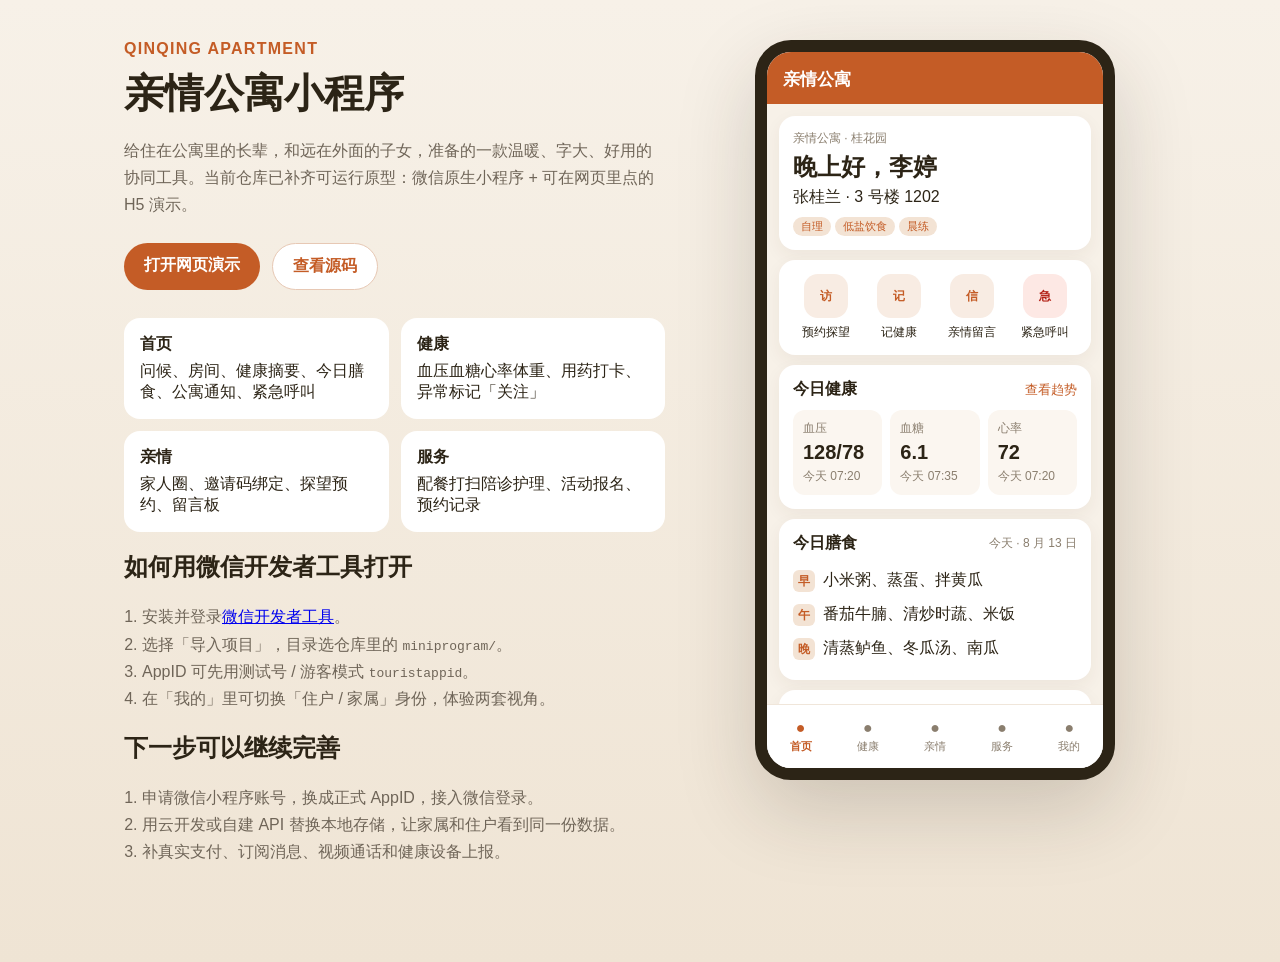
==== index.html @ e32fce92 "Add 亲情公寓 mini-program prototype and web preview Introduce a WeChat miniprogram for family-apartment " ====
<!DOCTYPE html>
<html lang="zh-CN">
<head>
  <meta charset="utf-8">
  <meta name="viewport" content="width=device-width, initial-scale=1">
  <title>亲情公寓 · 家属与住户的智慧小程序</title>
  <style>
    :root { --brand:#c45c26; --bg:#f7f1e8; --text:#2c2416; --muted:#6f6558; }
    * { box-sizing: border-box; }
    body {
      margin: 0;
      font-family: "PingFang SC", "Noto Sans SC", "Hiragino Sans GB", sans-serif;
      background: linear-gradient(180deg, #f7f1e8 0%, #efe4d4 100%);
      color: var(--text);
    }
    .wrap {
      max-width: 1080px;
      margin: 0 auto;
      padding: 40px 24px 80px;
      display: grid;
      grid-template-columns: 1.1fr 0.9fr;
      gap: 48px;
      align-items: start;
    }
    h1 { font-size: 40px; margin: 8px 0 12px; }
    .eyebrow { color: var(--brand); font-weight: 700; letter-spacing: 0.08em; }
    p { line-height: 1.7; color: var(--muted); }
    .actions { display: flex; gap: 12px; flex-wrap: wrap; margin: 24px 0; }
    a.btn {
      display: inline-block;
      background: var(--brand);
      color: #fff;
      text-decoration: none;
      padding: 12px 20px;
      border-radius: 999px;
      font-weight: 700;
    }
    a.btn.ghost { background: #fff; color: var(--brand); border: 1px solid #e7c8b4; }
    .phone {
      width: 360px;
      height: 740px;
      margin: 0 auto;
      border: 12px solid #2c2416;
      border-radius: 36px;
      overflow: hidden;
      background: #fff;
      box-shadow: 0 30px 80px rgba(44, 36, 22, 0.18);
    }
    .phone iframe { width: 100%; height: 100%; border: 0; }
    .grid { display: grid; grid-template-columns: 1fr 1fr; gap: 12px; margin-top: 28px; }
    .card { background: #fff; border-radius: 16px; padding: 16px; }
    .card b { display: block; margin-bottom: 6px; }
    ol { padding-left: 18px; color: var(--muted); line-height: 1.7; }
    @media (max-width: 880px) {
      .wrap { grid-template-columns: 1fr; }
      .phone { width: min(360px, 100%); height: 680px; }
    }
  </style>
</head>
<body>
  <div class="wrap">
    <section>
      <div class="eyebrow">QINQING APARTMENT</div>
      <h1>亲情公寓小程序</h1>
      <p>给住在公寓里的长辈，和远在外面的子女，准备的一款温暖、字大、好用的协同工具。当前仓库已补齐可运行原型：微信原生小程序 + 可在网页里点的 H5 演示。</p>
      <div class="actions">
        <a class="btn" href="preview/index.html">打开网页演示</a>
        <a class="btn ghost" href="https://github.com/qqjackhuang/qqhealth.github.io">查看源码</a>
      </div>
      <div class="grid">
        <div class="card"><b>首页</b><span>问候、房间、健康摘要、今日膳食、公寓通知、紧急呼叫</span></div>
        <div class="card"><b>健康</b><span>血压血糖心率体重、用药打卡、异常标记「关注」</span></div>
        <div class="card"><b>亲情</b><span>家人圈、邀请码绑定、探望预约、留言板</span></div>
        <div class="card"><b>服务</b><span>配餐打扫陪诊护理、活动报名、预约记录</span></div>
      </div>
      <h2>如何用微信开发者工具打开</h2>
      <ol>
        <li>安装并登录<a href="https://developers.weixin.qq.com/miniprogram/dev/devtools/download.html">微信开发者工具</a>。</li>
        <li>选择「导入项目」，目录选仓库里的 <code>miniprogram/</code>。</li>
        <li>AppID 可先用测试号 / 游客模式 <code>touristappid</code>。</li>
        <li>在「我的」里可切换「住户 / 家属」身份，体验两套视角。</li>
      </ol>
      <h2>下一步可以继续完善</h2>
      <ol>
        <li>申请微信小程序账号，换成正式 AppID，接入微信登录。</li>
        <li>用云开发或自建 API 替换本地存储，让家属和住户看到同一份数据。</li>
        <li>补真实支付、订阅消息、视频通话和健康设备上报。</li>
      </ol>
    </section>
    <aside>
      <div class="phone">
        <iframe src="preview/index.html" title="亲情公寓演示"></iframe>
      </div>
    </aside>
  </div>
</body>
</html>
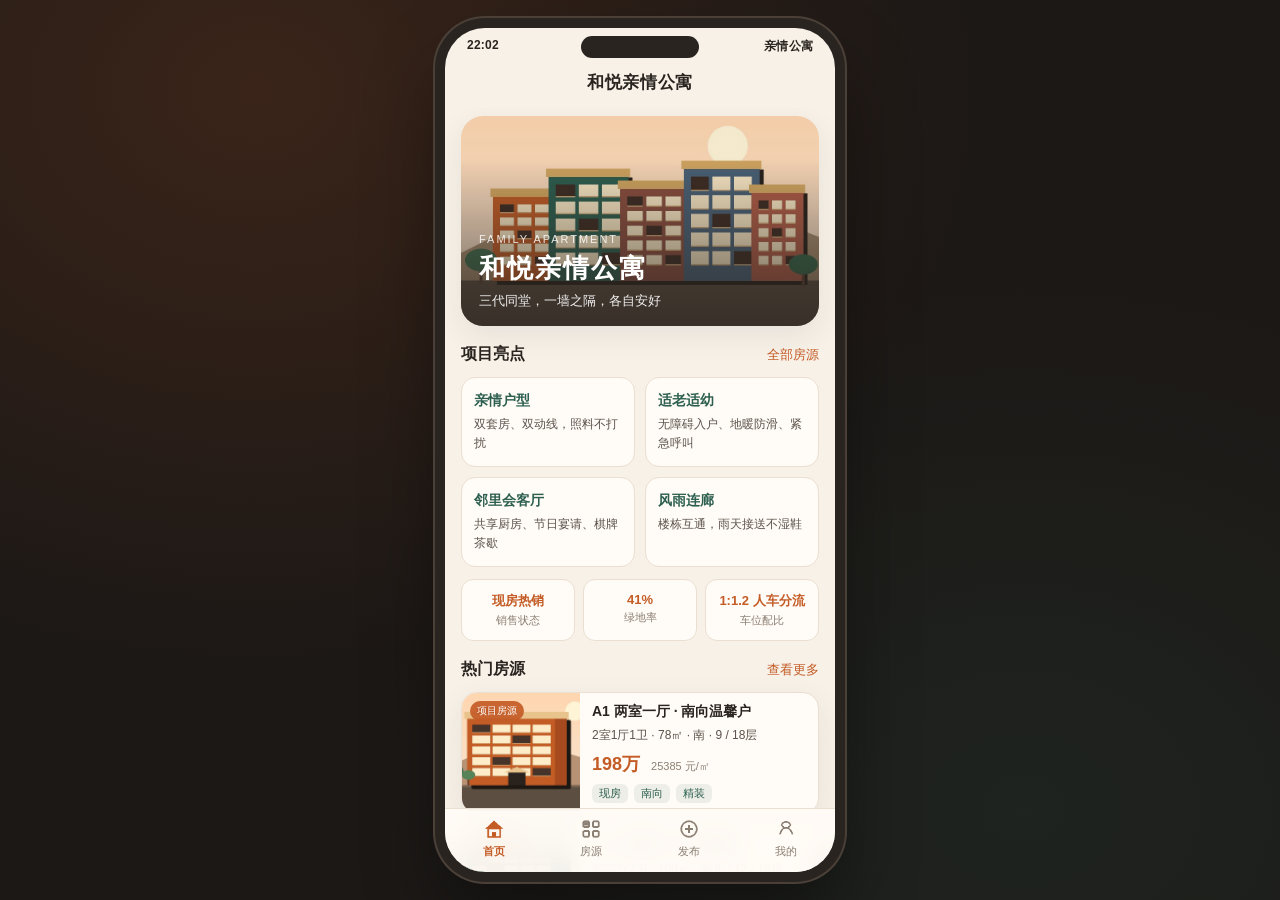
==== commit d589de4e: "feat: 新增和悦亲情公寓小程序（房源、意向登记、业主发布） 提供可在 GitHub Pages 预览的 H5 版本，以及可导入微信开发者工具的原生小程序，覆盖房源展示、购买意向登记和个人出售发布。" ====
--- a/index.html
+++ b/index.html
@@ -2,96 +2,40 @@
 <html lang="zh-CN">
 <head>
   <meta charset="utf-8">
-  <meta name="viewport" content="width=device-width, initial-scale=1">
-  <title>亲情公寓 · 家属与住户的智慧小程序</title>
-  <style>
-    :root { --brand:#c45c26; --bg:#f7f1e8; --text:#2c2416; --muted:#6f6558; }
-    * { box-sizing: border-box; }
-    body {
-      margin: 0;
-      font-family: "PingFang SC", "Noto Sans SC", "Hiragino Sans GB", sans-serif;
-      background: linear-gradient(180deg, #f7f1e8 0%, #efe4d4 100%);
-      color: var(--text);
-    }
-    .wrap {
-      max-width: 1080px;
-      margin: 0 auto;
-      padding: 40px 24px 80px;
-      display: grid;
-      grid-template-columns: 1.1fr 0.9fr;
-      gap: 48px;
-      align-items: start;
-    }
-    h1 { font-size: 40px; margin: 8px 0 12px; }
-    .eyebrow { color: var(--brand); font-weight: 700; letter-spacing: 0.08em; }
-    p { line-height: 1.7; color: var(--muted); }
-    .actions { display: flex; gap: 12px; flex-wrap: wrap; margin: 24px 0; }
-    a.btn {
-      display: inline-block;
-      background: var(--brand);
-      color: #fff;
-      text-decoration: none;
-      padding: 12px 20px;
-      border-radius: 999px;
-      font-weight: 700;
-    }
-    a.btn.ghost { background: #fff; color: var(--brand); border: 1px solid #e7c8b4; }
-    .phone {
-      width: 360px;
-      height: 740px;
-      margin: 0 auto;
-      border: 12px solid #2c2416;
-      border-radius: 36px;
-      overflow: hidden;
-      background: #fff;
-      box-shadow: 0 30px 80px rgba(44, 36, 22, 0.18);
-    }
-    .phone iframe { width: 100%; height: 100%; border: 0; }
-    .grid { display: grid; grid-template-columns: 1fr 1fr; gap: 12px; margin-top: 28px; }
-    .card { background: #fff; border-radius: 16px; padding: 16px; }
-    .card b { display: block; margin-bottom: 6px; }
-    ol { padding-left: 18px; color: var(--muted); line-height: 1.7; }
-    @media (max-width: 880px) {
-      .wrap { grid-template-columns: 1fr; }
-      .phone { width: min(360px, 100%); height: 680px; }
-    }
-  </style>
+  <meta name="viewport" content="width=device-width, initial-scale=1, viewport-fit=cover">
+  <meta name="theme-color" content="#F7F1E8">
+  <title>和悦亲情公寓</title>
+  <link rel="stylesheet" href="assets/css/app.css">
 </head>
 <body>
-  <div class="wrap">
-    <section>
-      <div class="eyebrow">QINQING APARTMENT</div>
-      <h1>亲情公寓小程序</h1>
-      <p>给住在公寓里的长辈，和远在外面的子女，准备的一款温暖、字大、好用的协同工具。当前仓库已补齐可运行原型：微信原生小程序 + 可在网页里点的 H5 演示。</p>
-      <div class="actions">
-        <a class="btn" href="preview/index.html">打开网页演示</a>
-        <a class="btn ghost" href="https://github.com/qqjackhuang/qqhealth.github.io">查看源码</a>
-      </div>
-      <div class="grid">
-        <div class="card"><b>首页</b><span>问候、房间、健康摘要、今日膳食、公寓通知、紧急呼叫</span></div>
-        <div class="card"><b>健康</b><span>血压血糖心率体重、用药打卡、异常标记「关注」</span></div>
-        <div class="card"><b>亲情</b><span>家人圈、邀请码绑定、探望预约、留言板</span></div>
-        <div class="card"><b>服务</b><span>配餐打扫陪诊护理、活动报名、预约记录</span></div>
-      </div>
-      <h2>如何用微信开发者工具打开</h2>
-      <ol>
-        <li>安装并登录<a href="https://developers.weixin.qq.com/miniprogram/dev/devtools/download.html">微信开发者工具</a>。</li>
-        <li>选择「导入项目」，目录选仓库里的 <code>miniprogram/</code>。</li>
-        <li>AppID 可先用测试号 / 游客模式 <code>touristappid</code>。</li>
-        <li>在「我的」里可切换「住户 / 家属」身份，体验两套视角。</li>
-      </ol>
-      <h2>下一步可以继续完善</h2>
-      <ol>
-        <li>申请微信小程序账号，换成正式 AppID，接入微信登录。</li>
-        <li>用云开发或自建 API 替换本地存储，让家属和住户看到同一份数据。</li>
-        <li>补真实支付、订阅消息、视频通话和健康设备上报。</li>
-      </ol>
-    </section>
-    <aside>
-      <div class="phone">
-        <iframe src="preview/index.html" title="亲情公寓演示"></iframe>
-      </div>
-    </aside>
+  <div class="stage">
+    <div class="device">
+      <div class="notch"></div>
+      <div class="status-bar"><span id="clock">09:41</span><span>亲情公寓</span></div>
+      <header class="nav-bar">
+        <button class="nav-back" id="nav-back" aria-label="返回">‹</button>
+        <h1 id="nav-title">和悦亲情公寓</h1>
+      </header>
+      <main class="app-scroll" id="app"></main>
+      <nav class="tab-bar" id="tabs">
+        <button class="tab-item active" data-tab="home">
+          <img src="assets/images/tab-home-active.png" alt="">首页
+        </button>
+        <button class="tab-item" data-tab="listings">
+          <img src="assets/images/tab-listings.png" alt="">房源
+        </button>
+        <button class="tab-item" data-tab="publish">
+          <img src="assets/images/tab-publish.png" alt="">发布
+        </button>
+        <button class="tab-item" data-tab="profile">
+          <img src="assets/images/tab-profile.png" alt="">我的
+        </button>
+      </nav>
+      <div class="toast" id="toast"></div>
+    </div>
   </div>
+  <script src="assets/js/data.js"></script>
+  <script src="assets/js/store.js"></script>
+  <script src="assets/js/app.js"></script>
 </body>
 </html>
--- a/assets/css/app.css
+++ b/assets/css/app.css
@@ -0,0 +1,506 @@
+/* 和悦亲情公寓 · 小程序风格 H5 */
+:root {
+  --terracotta: #c45c26;
+  --terracotta-dark: #a44a1c;
+  --sage: #2c5f4f;
+  --sage-soft: #4a8a74;
+  --gold: #d4a054;
+  --ink: #2a2420;
+  --ink-soft: #5c534c;
+  --muted: #8a7e72;
+  --line: #eadfd0;
+  --paper: #f7f1e8;
+  --card: #fffbf6;
+  --white: #ffffff;
+  --danger: #b5452a;
+  --ok: #2c5f4f;
+  --shadow: 0 10px 30px rgba(42, 36, 32, 0.08);
+  --radius: 16px;
+  --tab-h: 64px;
+  --nav-h: 52px;
+  --status-h: 28px;
+}
+
+* { box-sizing: border-box; margin: 0; padding: 0; }
+html, body { height: 100%; }
+img { max-width: 100%; display: block; }
+button, input, textarea, select { font: inherit; color: inherit; }
+a { color: inherit; text-decoration: none; }
+button { background: none; border: 0; cursor: pointer; }
+
+body {
+  font-family: "PingFang SC", "Hiragino Sans GB", "Noto Sans SC", "Microsoft YaHei", sans-serif;
+  color: var(--ink);
+  background: #1c1816;
+  -webkit-font-smoothing: antialiased;
+}
+
+.stage {
+  min-height: 100%;
+  display: flex;
+  align-items: center;
+  justify-content: center;
+  padding: 24px 16px;
+  background:
+    radial-gradient(ellipse at 20% 10%, rgba(196, 92, 38, 0.18), transparent 50%),
+    radial-gradient(ellipse at 80% 90%, rgba(44, 95, 79, 0.16), transparent 46%),
+    #1c1816;
+}
+
+.device {
+  width: 390px;
+  height: min(844px, calc(100vh - 48px));
+  background: var(--paper);
+  border-radius: 40px;
+  overflow: hidden;
+  position: relative;
+  box-shadow:
+    0 0 0 10px #2a2420,
+    0 0 0 12px #4a4038,
+    0 40px 80px rgba(0, 0, 0, 0.45);
+  display: flex;
+  flex-direction: column;
+}
+
+.notch {
+  position: absolute;
+  top: 8px;
+  left: 50%;
+  transform: translateX(-50%);
+  width: 118px;
+  height: 22px;
+  background: #2a2420;
+  border-radius: 14px;
+  z-index: 20;
+}
+
+.status-bar {
+  height: var(--status-h);
+  padding: 10px 22px 0;
+  display: flex;
+  justify-content: space-between;
+  font-size: 12px;
+  color: var(--ink);
+  flex-shrink: 0;
+}
+.status-bar span { font-weight: 600; letter-spacing: 0.02em; }
+
+.nav-bar {
+  height: var(--nav-h);
+  display: flex;
+  align-items: center;
+  justify-content: center;
+  position: relative;
+  padding: 0 16px;
+  flex-shrink: 0;
+}
+.nav-bar h1 {
+  font-size: 17px;
+  font-weight: 650;
+  letter-spacing: 0.04em;
+}
+.nav-back {
+  position: absolute;
+  left: 12px;
+  top: 50%;
+  transform: translateY(-50%);
+  width: 36px;
+  height: 36px;
+  border-radius: 50%;
+  color: var(--ink);
+  font-size: 20px;
+  display: none;
+  align-items: center;
+  justify-content: center;
+}
+.nav-back.show { display: flex; }
+
+.app-scroll {
+  flex: 1;
+  overflow: auto;
+  padding-bottom: calc(var(--tab-h) + 12px);
+  -webkit-overflow-scrolling: touch;
+}
+
+.tab-bar {
+  position: absolute;
+  left: 0;
+  right: 0;
+  bottom: 0;
+  height: var(--tab-h);
+  background: rgba(255, 251, 246, 0.94);
+  backdrop-filter: blur(12px);
+  border-top: 1px solid var(--line);
+  display: grid;
+  grid-template-columns: repeat(4, 1fr);
+  padding-bottom: 6px;
+  z-index: 15;
+}
+.tab-item {
+  display: flex;
+  flex-direction: column;
+  align-items: center;
+  justify-content: center;
+  gap: 2px;
+  color: var(--muted);
+  font-size: 11px;
+}
+.tab-item img { width: 26px; height: 26px; }
+.tab-item.active { color: var(--terracotta); font-weight: 600; }
+
+.hero {
+  margin: 8px 16px 0;
+  border-radius: 22px;
+  overflow: hidden;
+  position: relative;
+  height: 210px;
+  box-shadow: var(--shadow);
+}
+.hero img { width: 100%; height: 100%; object-fit: cover; }
+.hero-mask {
+  position: absolute;
+  inset: 0;
+  background: linear-gradient(180deg, rgba(42, 36, 32, 0.05) 20%, rgba(42, 36, 32, 0.72) 100%);
+  padding: 20px 18px 16px;
+  display: flex;
+  flex-direction: column;
+  justify-content: flex-end;
+  color: #fff;
+}
+.hero-mask .eyebrow {
+  font-size: 11px;
+  letter-spacing: 0.18em;
+  opacity: 0.85;
+  margin-bottom: 6px;
+}
+.hero-mask h2 {
+  font-size: 26px;
+  font-weight: 680;
+  letter-spacing: 0.08em;
+  font-family: "Songti SC", "Noto Serif SC", "STSong", serif;
+}
+.hero-mask p { margin-top: 6px; font-size: 13px; opacity: 0.92; }
+
+.section { padding: 18px 16px 0; }
+.section-head {
+  display: flex;
+  align-items: baseline;
+  justify-content: space-between;
+  margin-bottom: 12px;
+}
+.section-head h3 { font-size: 16px; font-weight: 650; }
+.section-head a, .link {
+  color: var(--terracotta);
+  font-size: 13px;
+}
+
+.highlights {
+  display: grid;
+  grid-template-columns: 1fr 1fr;
+  gap: 10px;
+}
+.hl-card {
+  background: var(--card);
+  border-radius: 14px;
+  padding: 14px 12px;
+  border: 1px solid var(--line);
+}
+.hl-card strong { display: block; font-size: 14px; margin-bottom: 4px; color: var(--sage); }
+.hl-card span { font-size: 12px; color: var(--ink-soft); line-height: 1.5; }
+
+.stats {
+  display: grid;
+  grid-template-columns: repeat(3, 1fr);
+  gap: 8px;
+  margin-top: 12px;
+}
+.stat {
+  background: var(--card);
+  border-radius: 12px;
+  padding: 12px 8px;
+  text-align: center;
+  border: 1px solid var(--line);
+}
+.stat b { display: block; font-size: 13px; color: var(--terracotta); }
+.stat small { color: var(--muted); font-size: 11px; }
+
+.card-list { display: flex; flex-direction: column; gap: 12px; }
+.house-card {
+  display: grid;
+  grid-template-columns: 118px 1fr;
+  gap: 12px;
+  background: var(--card);
+  border-radius: var(--radius);
+  overflow: hidden;
+  border: 1px solid var(--line);
+  box-shadow: var(--shadow);
+}
+.house-card .cover {
+  height: 118px;
+  position: relative;
+}
+.house-card .cover img { width: 100%; height: 100%; object-fit: cover; }
+.badge {
+  position: absolute;
+  top: 8px;
+  left: 8px;
+  background: rgba(196, 92, 38, 0.92);
+  color: #fff;
+  font-size: 10px;
+  padding: 3px 7px;
+  border-radius: 999px;
+}
+.badge.owner { background: rgba(44, 95, 79, 0.92); }
+.house-body { padding: 10px 12px 10px 0; min-width: 0; }
+.house-body h4 {
+  font-size: 14px;
+  font-weight: 650;
+  white-space: nowrap;
+  overflow: hidden;
+  text-overflow: ellipsis;
+}
+.meta {
+  margin-top: 6px;
+  font-size: 12px;
+  color: var(--ink-soft);
+}
+.price {
+  margin-top: 8px;
+  color: var(--terracotta);
+  font-weight: 700;
+  font-size: 18px;
+}
+.price small { font-size: 11px; font-weight: 500; color: var(--muted); margin-left: 6px; }
+.tags { display: flex; flex-wrap: wrap; gap: 6px; margin-top: 8px; }
+.tag {
+  font-size: 11px;
+  color: var(--sage);
+  background: rgba(44, 95, 79, 0.08);
+  padding: 2px 7px;
+  border-radius: 6px;
+}
+
+.search-row {
+  display: flex;
+  gap: 8px;
+  padding: 4px 16px 0;
+}
+.search-row input {
+  flex: 1;
+  height: 40px;
+  border: 1px solid var(--line);
+  background: var(--card);
+  border-radius: 12px;
+  padding: 0 12px;
+  outline: none;
+}
+.search-row input:focus { border-color: var(--terracotta); }
+
+.filters {
+  display: flex;
+  gap: 8px;
+  overflow-x: auto;
+  padding: 12px 16px 4px;
+  scrollbar-width: none;
+}
+.filters::-webkit-scrollbar { display: none; }
+.chip {
+  flex-shrink: 0;
+  height: 32px;
+  padding: 0 12px;
+  border-radius: 999px;
+  border: 1px solid var(--line);
+  background: var(--card);
+  color: var(--ink-soft);
+  font-size: 13px;
+}
+.chip.active {
+  background: var(--terracotta);
+  border-color: var(--terracotta);
+  color: #fff;
+}
+
+.detail-cover {
+  margin: 0 16px;
+  height: 220px;
+  border-radius: 20px;
+  overflow: hidden;
+  position: relative;
+}
+.detail-cover img { width: 100%; height: 100%; object-fit: cover; }
+.detail-panel {
+  margin: 14px 16px 0;
+  background: var(--card);
+  border: 1px solid var(--line);
+  border-radius: 18px;
+  padding: 16px;
+}
+.detail-panel .price { font-size: 26px; }
+.kv {
+  display: grid;
+  grid-template-columns: 1fr 1fr;
+  gap: 10px 12px;
+  margin-top: 14px;
+}
+.kv div { font-size: 13px; color: var(--ink-soft); }
+.kv b { display: block; color: var(--ink); margin-top: 2px; font-weight: 600; }
+.prose { font-size: 14px; line-height: 1.75; color: var(--ink-soft); }
+.feature-pills { display: flex; flex-wrap: wrap; gap: 8px; margin-top: 10px; }
+.feature-pills span {
+  background: #fff;
+  border: 1px dashed var(--line);
+  border-radius: 999px;
+  padding: 6px 10px;
+  font-size: 12px;
+}
+
+.bottom-cta {
+  position: sticky;
+  bottom: calc(var(--tab-h) + 8px);
+  margin: 16px;
+  display: grid;
+  grid-template-columns: 1fr 1.4fr;
+  gap: 8px;
+}
+.btn {
+  height: 44px;
+  border-radius: 12px;
+  font-weight: 650;
+  font-size: 15px;
+}
+.btn-ghost {
+  background: var(--card);
+  border: 1px solid var(--line);
+  color: var(--ink);
+}
+.btn-primary {
+  background: var(--terracotta);
+  color: #fff;
+}
+.btn-primary:disabled { opacity: 0.55; cursor: not-allowed; }
+.btn-sage { background: var(--sage); color: #fff; }
+.btn-block { width: 100%; }
+
+.form { padding: 8px 16px 24px; display: flex; flex-direction: column; gap: 12px; }
+.field label {
+  display: block;
+  font-size: 13px;
+  color: var(--ink-soft);
+  margin-bottom: 6px;
+}
+.field input, .field textarea, .field select {
+  width: 100%;
+  border: 1px solid var(--line);
+  background: var(--card);
+  border-radius: 12px;
+  padding: 11px 12px;
+  outline: none;
+}
+.field textarea { min-height: 88px; resize: vertical; }
+.field input:focus, .field textarea:focus, .field select:focus { border-color: var(--terracotta); }
+.hint { font-size: 12px; color: var(--muted); }
+.error { color: var(--danger); font-size: 12px; margin-top: 4px; }
+
+.profile-head {
+  margin: 8px 16px 0;
+  background: linear-gradient(135deg, #c45c26, #d4a054);
+  color: #fff;
+  border-radius: 20px;
+  padding: 20px 18px;
+  display: flex;
+  gap: 14px;
+  align-items: center;
+}
+.avatar {
+  width: 56px;
+  height: 56px;
+  border-radius: 50%;
+  background: rgba(255,255,255,0.2);
+  display: flex;
+  align-items: center;
+  justify-content: center;
+  font-size: 22px;
+  font-weight: 700;
+}
+.menu {
+  margin: 14px 16px;
+  background: var(--card);
+  border: 1px solid var(--line);
+  border-radius: 16px;
+  overflow: hidden;
+}
+.menu-item {
+  display: flex;
+  justify-content: space-between;
+  padding: 14px 16px;
+  border-bottom: 1px solid var(--line);
+  font-size: 14px;
+}
+.menu-item:last-child { border-bottom: 0; }
+.menu-item span { color: var(--muted); }
+
+.empty {
+  text-align: center;
+  padding: 48px 24px;
+  color: var(--muted);
+}
+.empty strong { display: block; color: var(--ink); margin-bottom: 6px; }
+
+.toast {
+  position: absolute;
+  left: 50%;
+  top: 42%;
+  transform: translate(-50%, -50%);
+  background: rgba(42, 36, 32, 0.88);
+  color: #fff;
+  padding: 10px 16px;
+  border-radius: 10px;
+  font-size: 13px;
+  z-index: 30;
+  pointer-events: none;
+  opacity: 0;
+  transition: opacity 0.2s;
+}
+.toast.show { opacity: 1; }
+
+.check {
+  display: flex;
+  gap: 8px;
+  align-items: flex-start;
+  font-size: 12px;
+  color: var(--ink-soft);
+  line-height: 1.5;
+}
+.check input { margin-top: 2px; }
+
+.interest-card, .mine-card {
+  background: var(--card);
+  border: 1px solid var(--line);
+  border-radius: 14px;
+  padding: 14px;
+}
+.interest-card h4, .mine-card h4 { font-size: 15px; }
+.row-actions { display: flex; gap: 8px; margin-top: 10px; }
+.btn-sm { height: 32px; padding: 0 12px; border-radius: 8px; font-size: 13px; }
+
+.project-box {
+  background: var(--card);
+  border: 1px solid var(--line);
+  border-radius: 16px;
+  padding: 14px;
+  font-size: 13px;
+  color: var(--ink-soft);
+  line-height: 1.7;
+}
+
+@media (max-width: 519px) {
+  .stage { padding: 0; background: var(--paper); }
+  .device {
+    width: 100%;
+    height: 100vh;
+    height: 100dvh;
+    border-radius: 0;
+    box-shadow: none;
+  }
+  .notch { display: none; }
+}
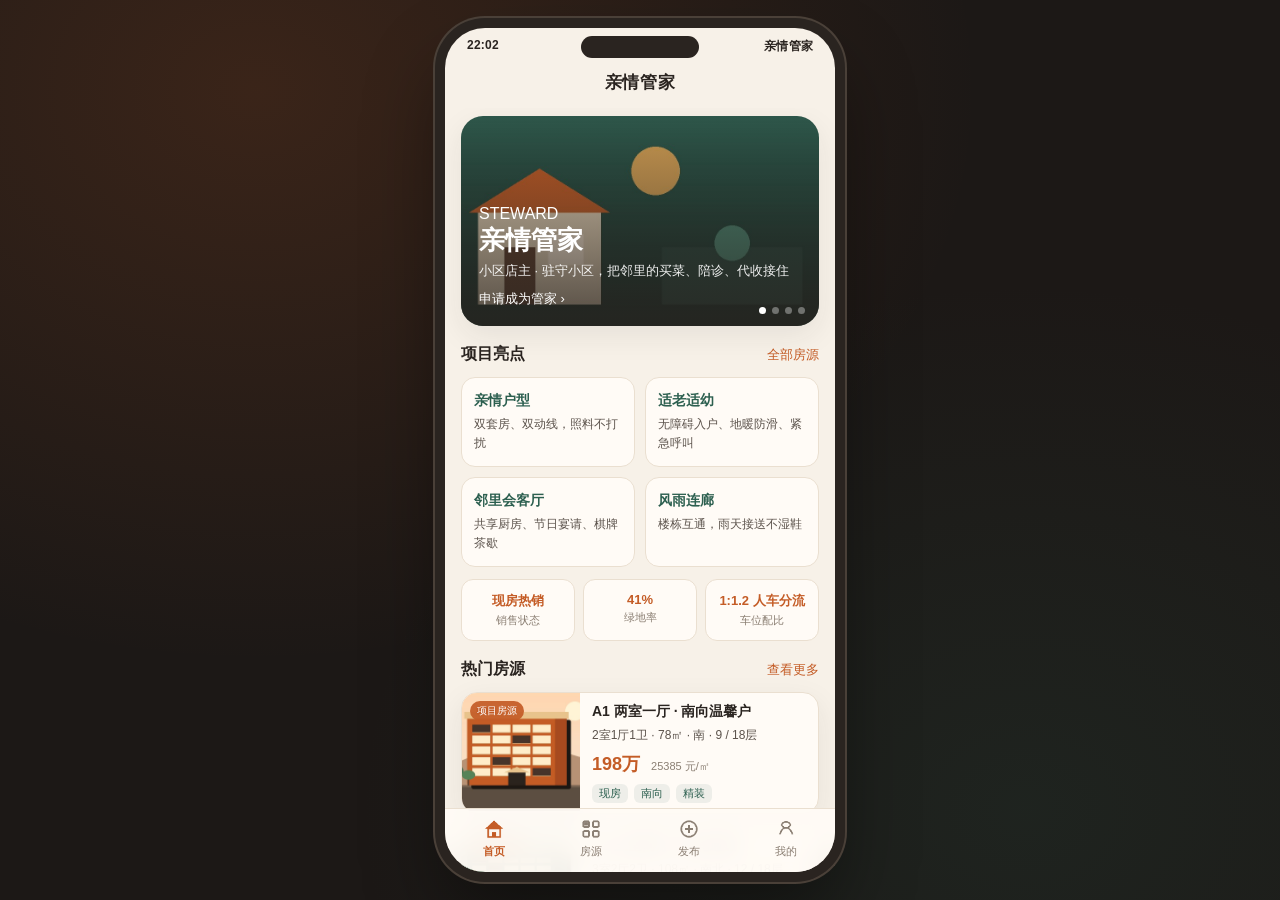
==== commit baa44fd1: "feat: 首页四角色轮播、收集页与 CMS 入驻集合 首页轮播分别进入亲情管家、服务商、合伙买房、信息发布四个收集页；提交写入同一 CMS 集合并可改派角色。补充已开发小程序导入微信与上传发布说明。" ====
--- a/index.html
+++ b/index.html
@@ -4,17 +4,17 @@
   <meta charset="utf-8">
   <meta name="viewport" content="width=device-width, initial-scale=1, viewport-fit=cover">
   <meta name="theme-color" content="#F7F1E8">
-  <title>和悦亲情公寓</title>
+  <title>亲情管家</title>
   <link rel="stylesheet" href="assets/css/app.css">
 </head>
 <body>
   <div class="stage">
     <div class="device">
       <div class="notch"></div>
-      <div class="status-bar"><span id="clock">09:41</span><span>亲情公寓</span></div>
+      <div class="status-bar"><span id="clock">09:41</span><span>亲情管家</span></div>
       <header class="nav-bar">
         <button class="nav-back" id="nav-back" aria-label="返回">‹</button>
-        <h1 id="nav-title">和悦亲情公寓</h1>
+        <h1 id="nav-title">亲情管家</h1>
       </header>
       <main class="app-scroll" id="app"></main>
       <nav class="tab-bar" id="tabs">
@@ -35,7 +35,9 @@
     </div>
   </div>
   <script src="assets/js/data.js"></script>
+  <script src="assets/js/roles.js"></script>
   <script src="assets/js/store.js"></script>
+  <script src="assets/js/cms-store.js"></script>
   <script src="assets/js/app.js"></script>
 </body>
 </html>
--- a/assets/css/app.css
+++ b/assets/css/app.css
@@ -181,6 +181,57 @@
 }
 .hero-mask p { margin-top: 6px; font-size: 13px; opacity: 0.92; }
 
+.role-swiper {
+  margin: 8px 16px 0;
+  border-radius: 22px;
+  overflow: hidden;
+  height: 210px;
+  position: relative;
+  box-shadow: var(--shadow);
+}
+.role-track {
+  display: flex;
+  height: 100%;
+  transition: transform 0.45s ease;
+}
+.role-slide {
+  min-width: 100%;
+  height: 100%;
+  position: relative;
+  color: #fff;
+}
+.role-slide img { width: 100%; height: 100%; object-fit: cover; }
+.role-slide .role-mask {
+  position: absolute;
+  inset: 0;
+  padding: 18px;
+  display: flex;
+  flex-direction: column;
+  justify-content: flex-end;
+  background: linear-gradient(180deg, rgba(42,36,32,0.08), rgba(42,36,32,0.78));
+}
+.role-slide h2 {
+  font-size: 26px;
+  font-family: "Songti SC", "Noto Serif SC", "STSong", serif;
+}
+.role-slide p { font-size: 13px; margin-top: 4px; opacity: 0.92; }
+.role-slide .cta-text { margin-top: 10px; font-size: 13px; }
+.role-dots {
+  position: absolute;
+  right: 14px;
+  bottom: 12px;
+  display: flex;
+  gap: 6px;
+  z-index: 2;
+}
+.role-dots span {
+  width: 7px;
+  height: 7px;
+  border-radius: 50%;
+  background: rgba(255,255,255,0.35);
+}
+.role-dots span.on { background: #fff; }
+
 .section { padding: 18px 16px 0; }
 .section-head {
   display: flex;
